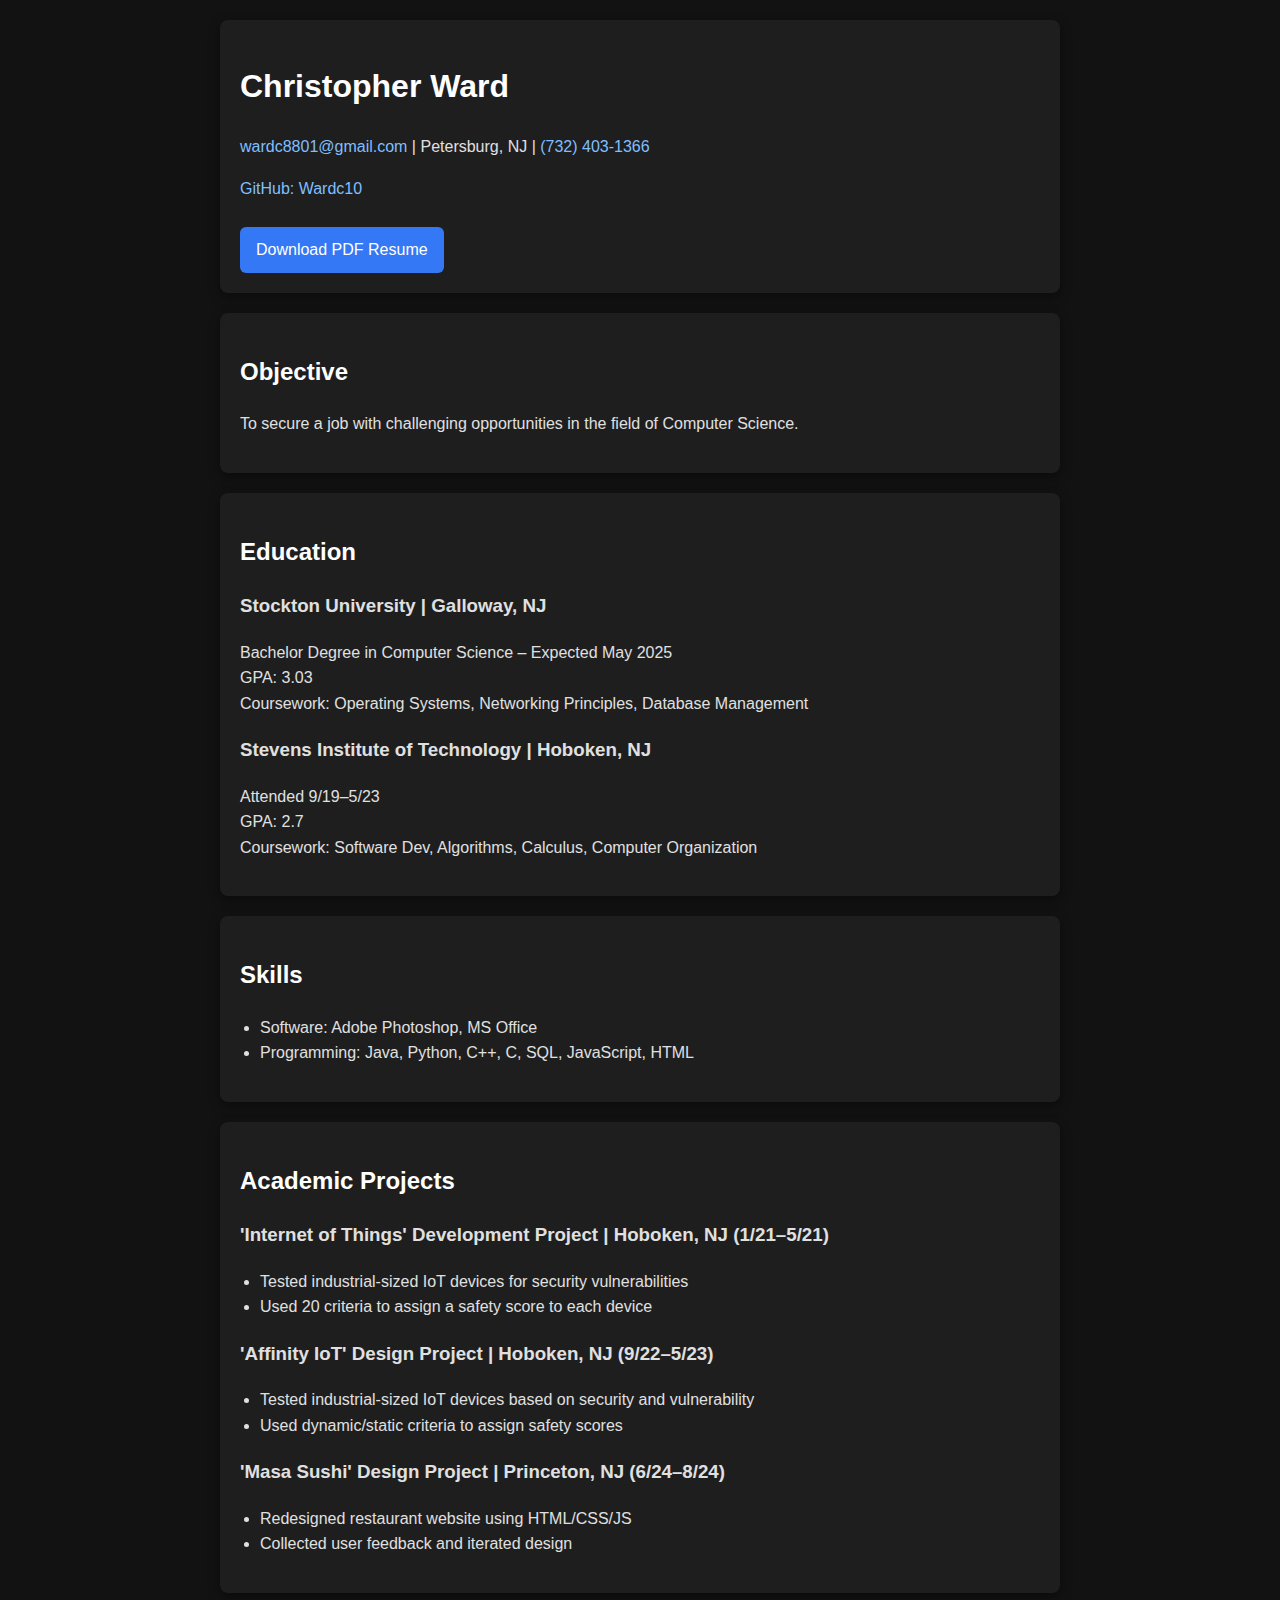
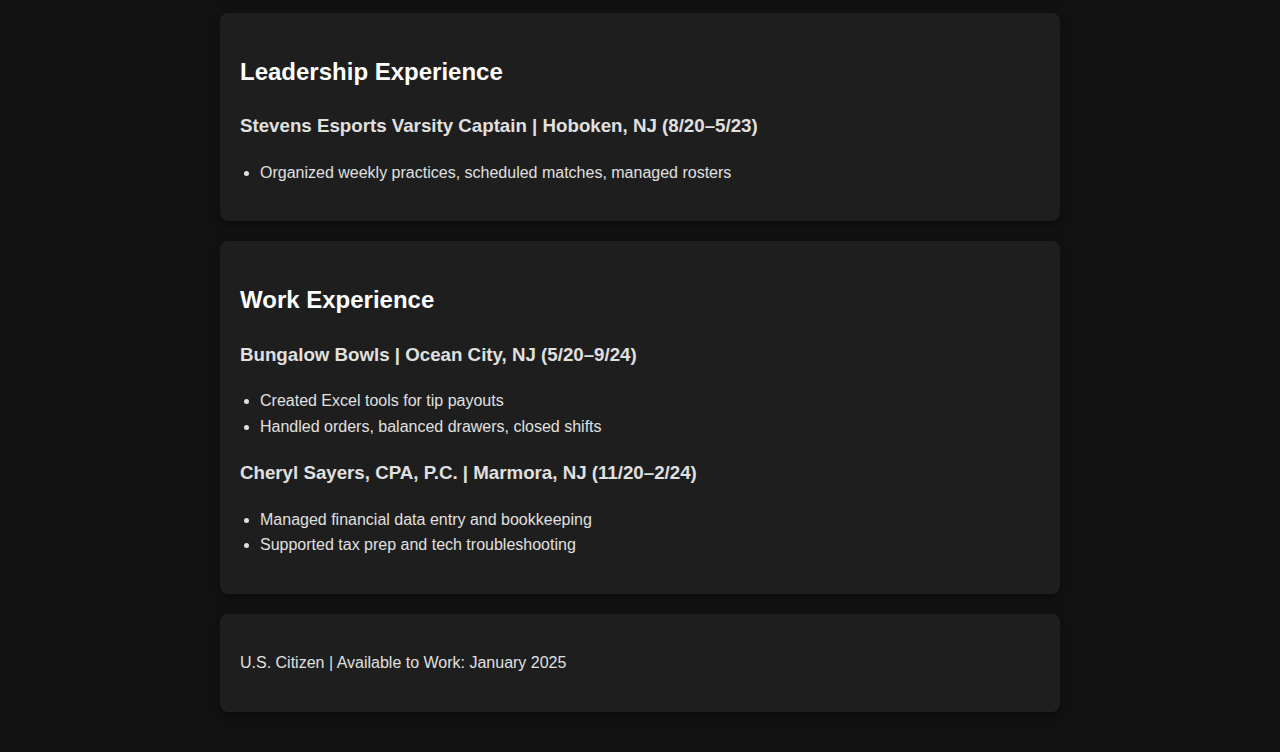
==== content.html @ 7e333cd6 "added content and stylesheet" ====
<!DOCTYPE html>
<html lang="en">
<head>
  <meta charset="UTF-8" />
  <meta name="viewport" content="width=device-width, initial-scale=1.0" />
  <title>Christopher Ward | Resume</title>
  <link rel="stylesheet" href="styles.css" />
</head>
<body>
  <header>
    <h1>Christopher Ward</h1>
    <p><a href="mailto:wardc8801@gmail.com">wardc8801@gmail.com</a> | Petersburg, NJ | <a href="tel:7324031366">(732) 403-1366</a></p>
    <p><a href="https://github.com/Wardc10" target="_blank">GitHub: Wardc10</a></p>
    <a href="WardChristopher_Resume2025.pdf" class="button" download>Download PDF Resume</a>
  </header>

  <section>
    <h2>Objective</h2>
    <p>To secure a job with challenging opportunities in the field of Computer Science.</p>
  </section>

  <section>
    <h2>Education</h2>
    <h3>Stockton University | Galloway, NJ</h3>
    <p>Bachelor Degree in Computer Science – Expected May 2025<br>GPA: 3.03<br>Coursework: Operating Systems, Networking Principles, Database Management</p>
    
    <h3>Stevens Institute of Technology | Hoboken, NJ</h3>
    <p>Attended 9/19–5/23<br>GPA: 2.7<br>Coursework: Software Dev, Algorithms, Calculus, Computer Organization</p>
  </section>

  <section>
    <h2>Skills</h2>
    <ul>
      <li>Software: Adobe Photoshop, MS Office</li>
      <li>Programming: Java, Python, C++, C, SQL, JavaScript, HTML</li>
    </ul>
  </section>

  <section>
    <h2>Academic Projects</h2>
    <h3>'Internet of Things' Development Project | Hoboken, NJ (1/21–5/21)</h3>
    <ul>
      <li>Tested industrial-sized IoT devices for security vulnerabilities</li>
      <li>Used 20 criteria to assign a safety score to each device</li>
    </ul>

    <h3>'Affinity IoT' Design Project | Hoboken, NJ (9/22–5/23)</h3>
    <ul>
      <li>Tested industrial-sized IoT devices based on security and vulnerability</li>
      <li>Used dynamic/static criteria to assign safety scores</li>
    </ul>

    <h3>'Masa Sushi' Design Project | Princeton, NJ (6/24–8/24)</h3>
    <ul>
      <li>Redesigned restaurant website using HTML/CSS/JS</li>
      <li>Collected user feedback and iterated design</li>
    </ul>
  </section>

  <section>
    <h2>Leadership Experience</h2>
    <h3>Stevens Esports Varsity Captain | Hoboken, NJ (8/20–5/23)</h3>
    <ul>
      <li>Organized weekly practices, scheduled matches, managed rosters</li>
    </ul>
  </section>

  <section>
    <h2>Work Experience</h2>
    <h3>Bungalow Bowls | Ocean City, NJ (5/20–9/24)</h3>
    <ul>
      <li>Created Excel tools for tip payouts</li>
      <li>Handled orders, balanced drawers, closed shifts</li>
    </ul>

    <h3>Cheryl Sayers, CPA, P.C. | Marmora, NJ (11/20–2/24)</h3>
    <ul>
      <li>Managed financial data entry and bookkeeping</li>
      <li>Supported tax prep and tech troubleshooting</li>
    </ul>
  </section>

  <footer>
    <p>U.S. Citizen | Available to Work: January 2025</p>
  </footer>
</body>
</html>
---- styles.css ----
body {
    margin: 0;
    font-family: 'Segoe UI', sans-serif;
    background-color: #121212;
    color: #e0e0e0;
    line-height: 1.6;
    padding: 20px;
  }
  
  header, section, footer {
    max-width: 800px;
    margin: auto;
    padding: 20px;
    background-color: #1e1e1e;
    box-shadow: 0 4px 12px rgba(0,0,0,0.4);
    border-radius: 8px;
    margin-bottom: 20px;
  }
  
  h1, h2 {
    color: #ffffff;
  }
  
  a {
    color: #80bfff;
    text-decoration: none;
  }
  
  a:hover {
    text-decoration: underline;
  }
  
  ul {
    padding-left: 20px;
  }
  
  .button {
    display: inline-block;
    padding: 10px 16px;
    background-color: #3478f6;
    color: white;
    text-decoration: none;
    border-radius: 6px;
    margin-top: 10px;
  }
  
  .button:hover {
    background-color: #2a5db0;
  }
  
  @media (max-width: 600px) {
    body {
      padding: 10px;
    }
  
    header, section, footer {
      padding: 15px;
    }
  }
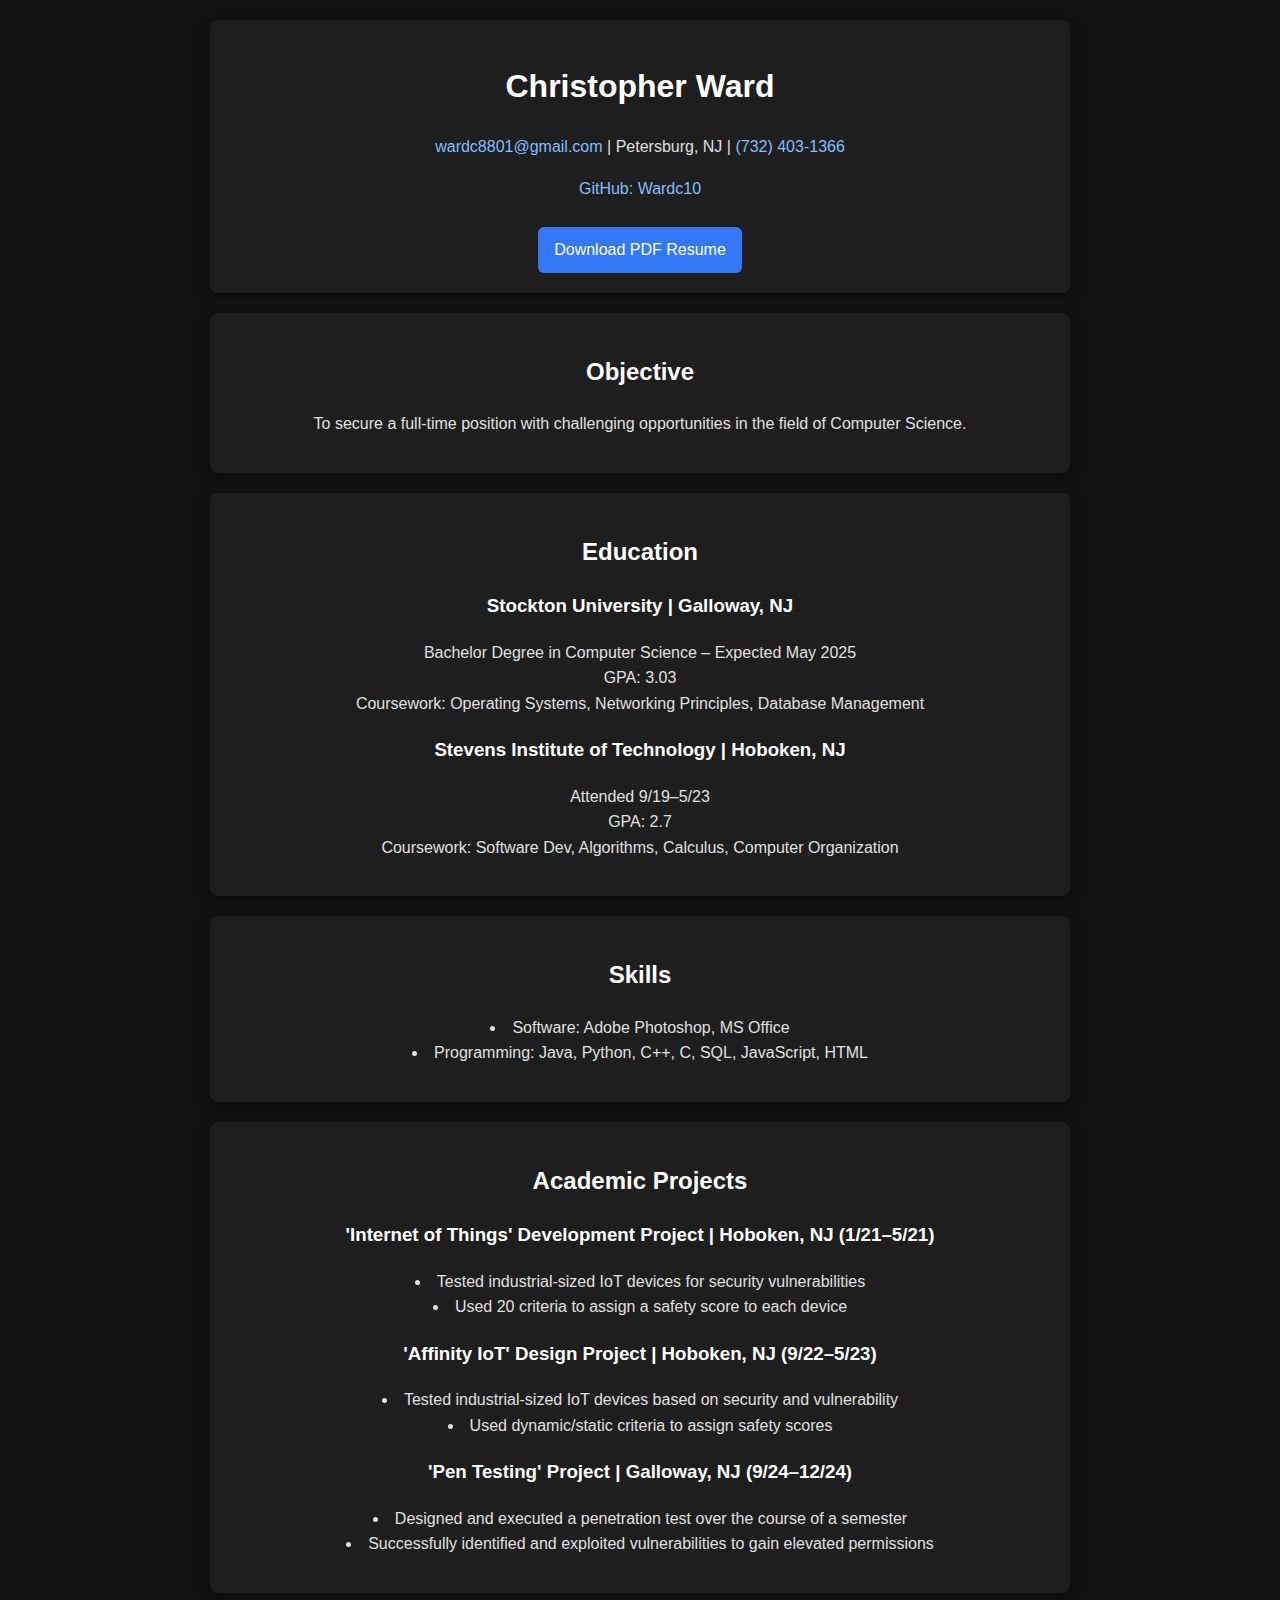
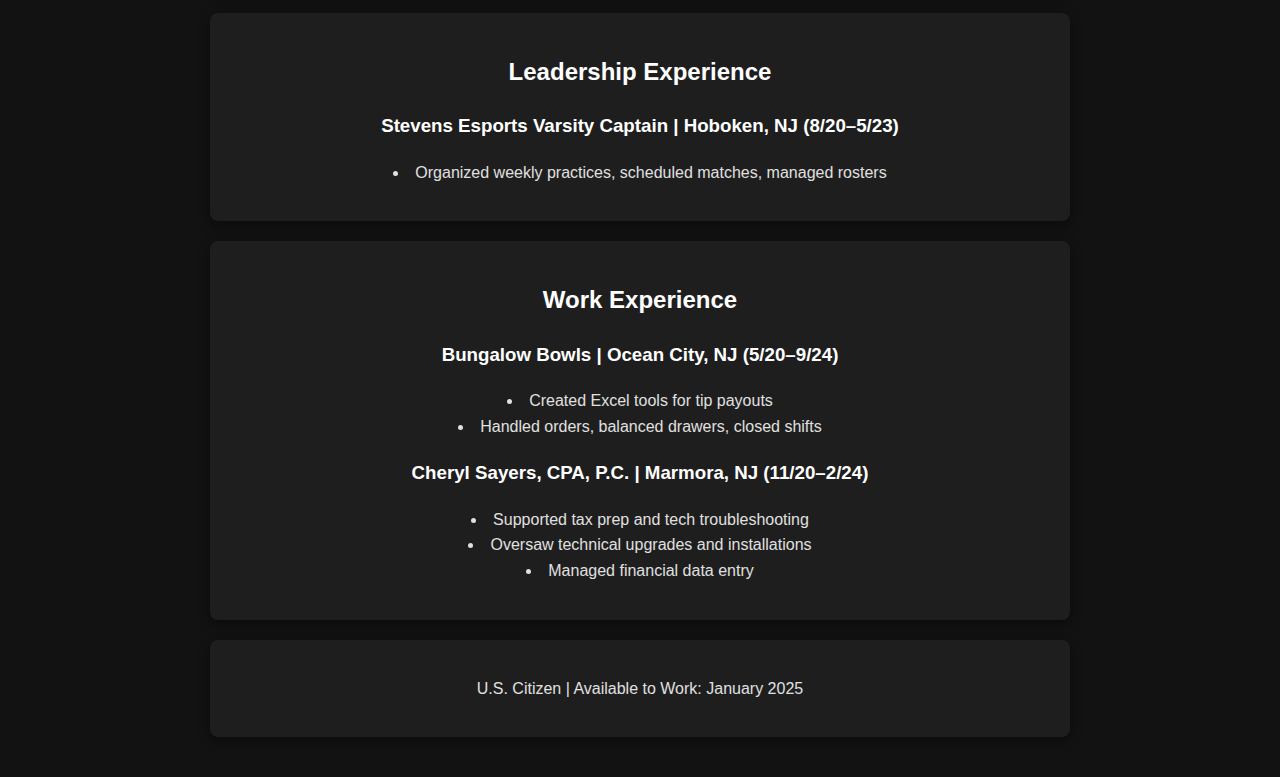
==== commit b8be8cf6: "updated 'content.html' and 'styles.css'" ====
--- a/content.html
+++ b/content.html
@@ -7,81 +7,84 @@
   <link rel="stylesheet" href="styles.css" />
 </head>
 <body>
-  <header>
-    <h1>Christopher Ward</h1>
-    <p><a href="mailto:wardc8801@gmail.com">wardc8801@gmail.com</a> | Petersburg, NJ | <a href="tel:7324031366">(732) 403-1366</a></p>
-    <p><a href="https://github.com/Wardc10" target="_blank">GitHub: Wardc10</a></p>
-    <a href="WardChristopher_Resume2025.pdf" class="button" download>Download PDF Resume</a>
-  </header>
+  <div class="wrapper">
+    <header>
+      <h1>Christopher Ward</h1>
+      <p><a href="mailto:wardc8801@gmail.com">wardc8801@gmail.com</a> | Petersburg, NJ | <a href="tel:7324031366">(732) 403-1366</a></p>
+      <p><a href="https://github.com/Wardc10" target="_blank">GitHub: Wardc10</a></p>
+      <a href="WardChristopher_Resume2025.pdf" class="button" download>Download PDF Resume</a>
+    </header>
 
-  <section>
-    <h2>Objective</h2>
-    <p>To secure a job with challenging opportunities in the field of Computer Science.</p>
-  </section>
+    <section>
+      <h2>Objective</h2>
+      <p>To secure a full-time position with challenging opportunities in the field of Computer Science.</p>
+    </section>
 
-  <section>
-    <h2>Education</h2>
-    <h3>Stockton University | Galloway, NJ</h3>
-    <p>Bachelor Degree in Computer Science – Expected May 2025<br>GPA: 3.03<br>Coursework: Operating Systems, Networking Principles, Database Management</p>
-    
-    <h3>Stevens Institute of Technology | Hoboken, NJ</h3>
-    <p>Attended 9/19–5/23<br>GPA: 2.7<br>Coursework: Software Dev, Algorithms, Calculus, Computer Organization</p>
-  </section>
+    <section>
+      <h2>Education</h2>
+      <h3>Stockton University | Galloway, NJ</h3>
+      <p>Bachelor Degree in Computer Science – Expected May 2025<br>GPA: 3.03<br>Coursework: Operating Systems, Networking Principles, Database Management</p>
+      
+      <h3>Stevens Institute of Technology | Hoboken, NJ</h3>
+      <p>Attended 9/19–5/23<br>GPA: 2.7<br>Coursework: Software Dev, Algorithms, Calculus, Computer Organization</p>
+    </section>
 
-  <section>
-    <h2>Skills</h2>
-    <ul>
-      <li>Software: Adobe Photoshop, MS Office</li>
-      <li>Programming: Java, Python, C++, C, SQL, JavaScript, HTML</li>
-    </ul>
-  </section>
+    <section>
+      <h2>Skills</h2>
+      <ul>
+        <li>Software: Adobe Photoshop, MS Office</li>
+        <li>Programming: Java, Python, C++, C, SQL, JavaScript, HTML</li>
+      </ul>
+    </section>
 
-  <section>
-    <h2>Academic Projects</h2>
-    <h3>'Internet of Things' Development Project | Hoboken, NJ (1/21–5/21)</h3>
-    <ul>
-      <li>Tested industrial-sized IoT devices for security vulnerabilities</li>
-      <li>Used 20 criteria to assign a safety score to each device</li>
-    </ul>
+    <section>
+      <h2>Academic Projects</h2>
+      <h3>'Internet of Things' Development Project | Hoboken, NJ (1/21–5/21)</h3>
+      <ul>
+        <li>Tested industrial-sized IoT devices for security vulnerabilities</li>
+        <li>Used 20 criteria to assign a safety score to each device</li>
+      </ul>
 
-    <h3>'Affinity IoT' Design Project | Hoboken, NJ (9/22–5/23)</h3>
-    <ul>
-      <li>Tested industrial-sized IoT devices based on security and vulnerability</li>
-      <li>Used dynamic/static criteria to assign safety scores</li>
-    </ul>
+      <h3>'Affinity IoT' Design Project | Hoboken, NJ (9/22–5/23)</h3>
+      <ul>
+        <li>Tested industrial-sized IoT devices based on security and vulnerability</li>
+        <li>Used dynamic/static criteria to assign safety scores</li>
+      </ul>
 
-    <h3>'Masa Sushi' Design Project | Princeton, NJ (6/24–8/24)</h3>
-    <ul>
-      <li>Redesigned restaurant website using HTML/CSS/JS</li>
-      <li>Collected user feedback and iterated design</li>
-    </ul>
-  </section>
+      <h3>'Pen Testing' Project | Galloway, NJ (9/24–12/24)</h3>
+      <ul>
+        <li>Designed and executed a penetration test over the course of a semester</li>
+        <li>Successfully identified and exploited vulnerabilities to gain elevated permissions</li>
+      </ul>
+    </section>
 
-  <section>
-    <h2>Leadership Experience</h2>
-    <h3>Stevens Esports Varsity Captain | Hoboken, NJ (8/20–5/23)</h3>
-    <ul>
-      <li>Organized weekly practices, scheduled matches, managed rosters</li>
-    </ul>
-  </section>
+    <section>
+      <h2>Leadership Experience</h2>
+      <h3>Stevens Esports Varsity Captain | Hoboken, NJ (8/20–5/23)</h3>
+      <ul>
+        <li>Organized weekly practices, scheduled matches, managed rosters</li>
+      </ul>
+    </section>
 
-  <section>
-    <h2>Work Experience</h2>
-    <h3>Bungalow Bowls | Ocean City, NJ (5/20–9/24)</h3>
-    <ul>
-      <li>Created Excel tools for tip payouts</li>
-      <li>Handled orders, balanced drawers, closed shifts</li>
-    </ul>
+    <section>
+      <h2>Work Experience</h2>
+      <h3>Bungalow Bowls | Ocean City, NJ (5/20–9/24)</h3>
+      <ul>
+        <li>Created Excel tools for tip payouts</li>
+        <li>Handled orders, balanced drawers, closed shifts</li>
+      </ul>
 
-    <h3>Cheryl Sayers, CPA, P.C. | Marmora, NJ (11/20–2/24)</h3>
-    <ul>
-      <li>Managed financial data entry and bookkeeping</li>
-      <li>Supported tax prep and tech troubleshooting</li>
-    </ul>
-  </section>
+      <h3>Cheryl Sayers, CPA, P.C. | Marmora, NJ (11/20–2/24)</h3>
+      <ul>
+        <li>Supported tax prep and tech troubleshooting</li>
+        <li>Oversaw technical upgrades and installations</li>
+        <li>Managed financial data entry</li>
+      </ul>
+    </section>
 
-  <footer>
-    <p>U.S. Citizen | Available to Work: January 2025</p>
-  </footer>
+    <footer>
+      <p>U.S. Citizen | Available to Work: January 2025</p>
+    </footer>
+  </div>
 </body>
-</html>
+</html>--- a/styles.css
+++ b/styles.css
@@ -1,60 +1,71 @@
+/* styles.css */
 body {
-    margin: 0;
-    font-family: 'Segoe UI', sans-serif;
-    background-color: #121212;
-    color: #e0e0e0;
-    line-height: 1.6;
-    padding: 20px;
+  margin: 0;
+  font-family: 'Segoe UI', sans-serif;
+  background-color: #121212;
+  color: #e0e0e0;
+  line-height: 1.6;
+  padding: 20px;
+  display: flex;
+  justify-content: center;
+}
+
+.wrapper {
+  width: 100%;
+  max-width: 800px;
+  display: flex;
+  flex-direction: column;
+  align-items: center;
+}
+
+header, section, footer {
+  width: 100%;
+  padding: 20px 30px;
+  background-color: #1e1e1e;
+  box-shadow: 0 4px 12px rgba(0, 0, 0, 0.4);
+  border-radius: 8px;
+  text-align: center;
+  margin-bottom: 20px;
+}
+
+h1, h2, h3 {
+  color: #ffffff;
+}
+
+a {
+  color: #80bfff;
+  text-decoration: none;
+}
+
+a:hover {
+  text-decoration: underline;
+}
+
+ul {
+  list-style-position: inside;
+  padding: 0;
+}
+
+.button {
+  display: inline-block;
+  padding: 10px 16px;
+  background-color: #3478f6;
+  color: white;
+  text-decoration: none;
+  border-radius: 6px;
+  margin-top: 10px;
+}
+
+.button:hover {
+  background-color: #2a5db0;
+}
+
+@media (max-width: 600px) {
+  body {
+    padding: 10px;
   }
-  
+
   header, section, footer {
-    max-width: 800px;
-    margin: auto;
-    padding: 20px;
-    background-color: #1e1e1e;
-    box-shadow: 0 4px 12px rgba(0,0,0,0.4);
-    border-radius: 8px;
-    margin-bottom: 20px;
+    padding: 15px 20px;
   }
-  
-  h1, h2 {
-    color: #ffffff;
-  }
-  
-  a {
-    color: #80bfff;
-    text-decoration: none;
-  }
-  
-  a:hover {
-    text-decoration: underline;
-  }
-  
-  ul {
-    padding-left: 20px;
-  }
-  
-  .button {
-    display: inline-block;
-    padding: 10px 16px;
-    background-color: #3478f6;
-    color: white;
-    text-decoration: none;
-    border-radius: 6px;
-    margin-top: 10px;
-  }
-  
-  .button:hover {
-    background-color: #2a5db0;
-  }
-  
-  @media (max-width: 600px) {
-    body {
-      padding: 10px;
-    }
-  
-    header, section, footer {
-      padding: 15px;
-    }
-  }
-  +}
